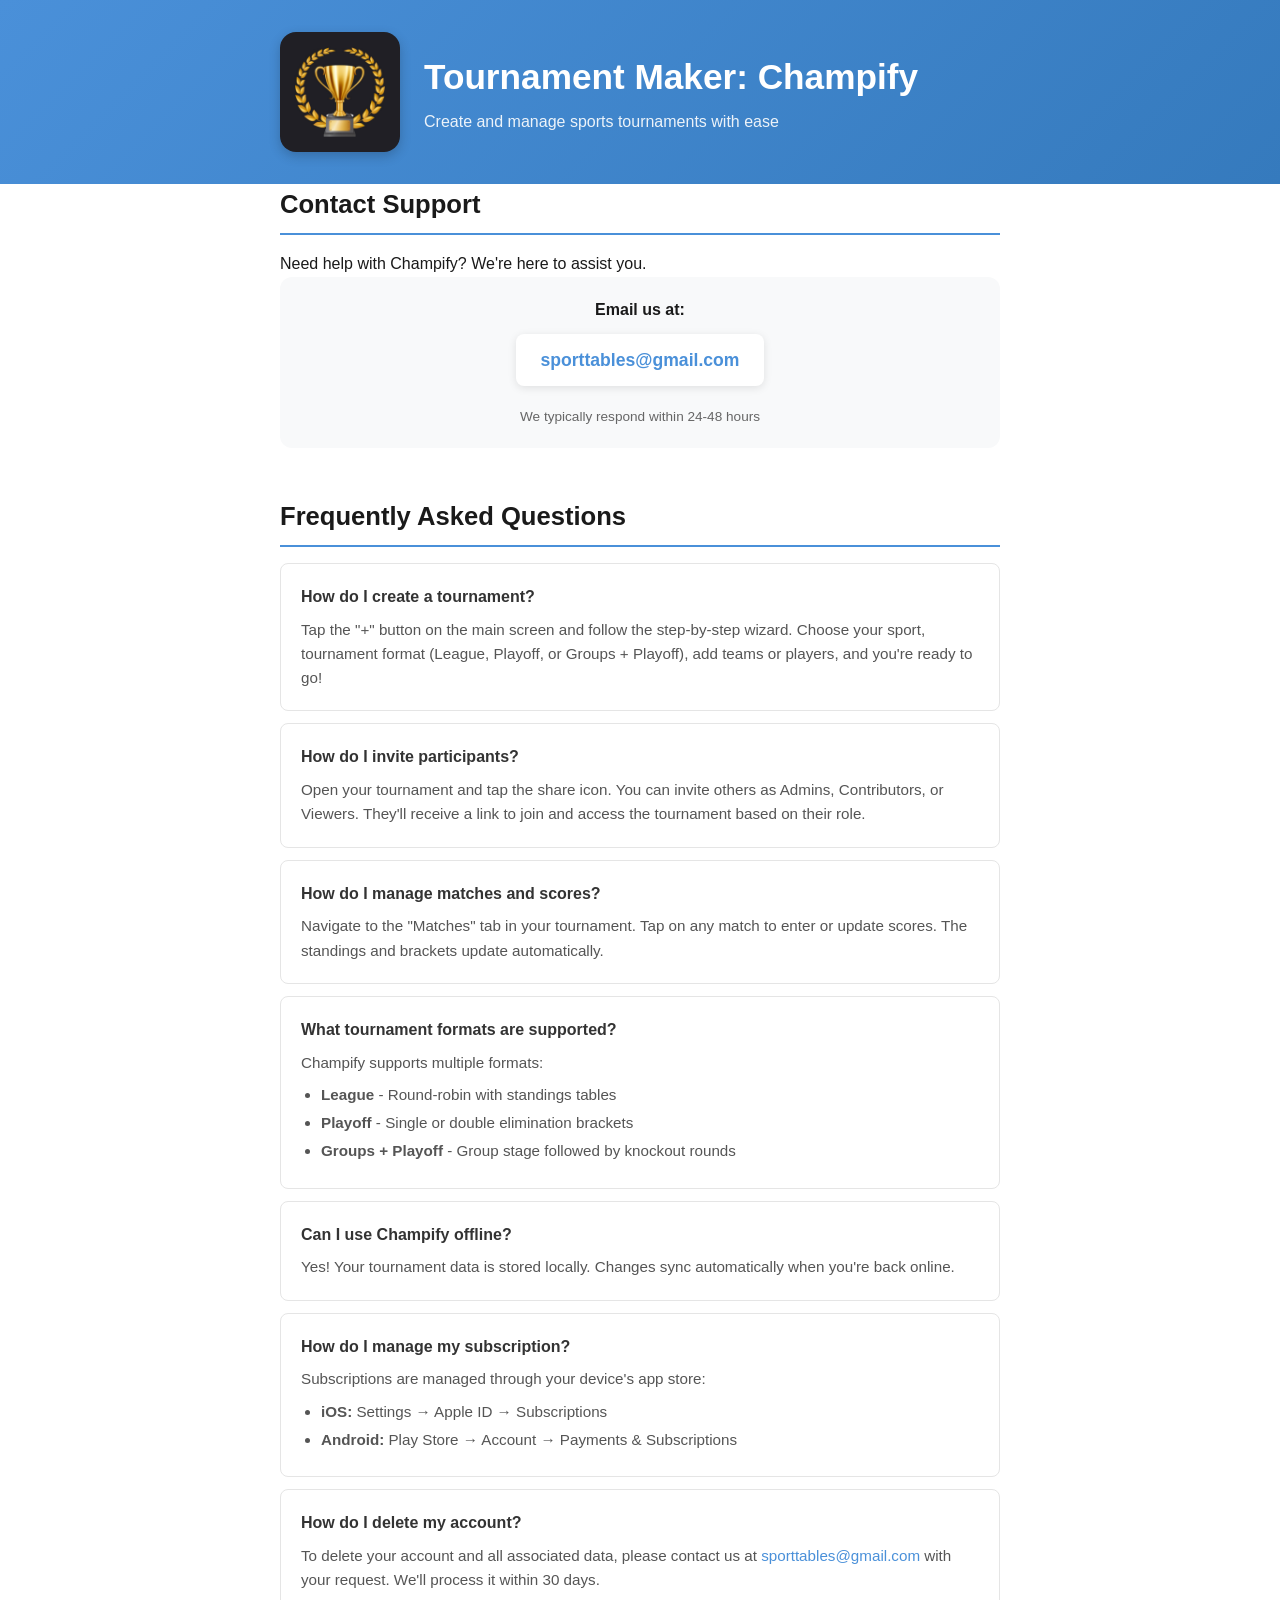
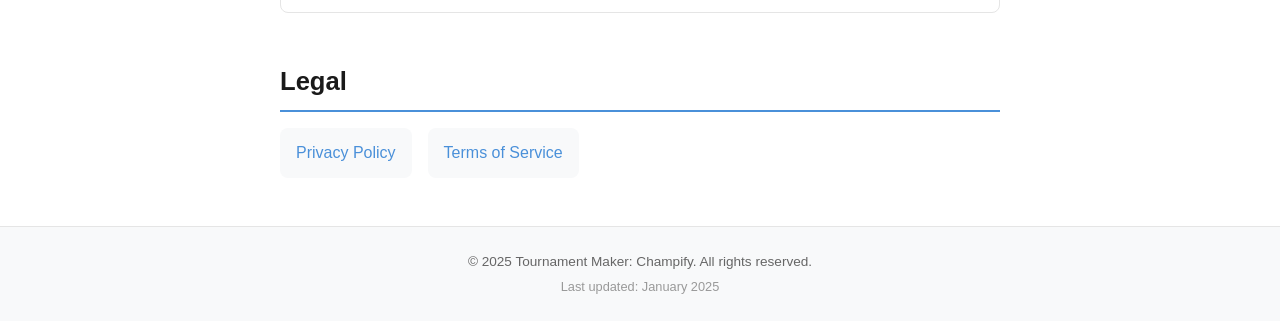
==== website/index.html @ c5032515 "Support URL for iOS" ====
<!DOCTYPE html>
<html lang="en">
<head>
    <meta charset="UTF-8">
    <meta name="viewport" content="width=device-width, initial-scale=1.0">
    <meta name="description" content="Support for Tournament Maker: Champify - Create and manage sports tournaments easily">
    <title>Support - Tournament Maker: Champify</title>
    <link rel="stylesheet" href="css/style.css">
    <link rel="icon" type="image/png" href="images/app-icon.png">
</head>
<body>
    <header class="header">
        <div class="container">
            <div class="app-info">
                <img src="images/app-icon.png" alt="Champify App Icon" class="app-icon">
                <div class="app-title">
                    <h1>Tournament Maker: Champify</h1>
                    <p class="tagline">Create and manage sports tournaments with ease</p>
                </div>
            </div>
        </div>
    </header>

    <main class="container">
        <section class="section" id="contact">
            <h2>Contact Support</h2>
            <p>Need help with Champify? We're here to assist you.</p>
            <div class="contact-card">
                <p><strong>Email us at:</strong></p>
                <a href="mailto:sporttables@gmail.com" class="email-link">sporttables@gmail.com</a>
                <p class="response-time">We typically respond within 24-48 hours</p>
            </div>
        </section>

        <section class="section" id="faq">
            <h2>Frequently Asked Questions</h2>

            <div class="faq-item">
                <h3>How do I create a tournament?</h3>
                <p>Tap the "+" button on the main screen and follow the step-by-step wizard. Choose your sport, tournament format (League, Playoff, or Groups + Playoff), add teams or players, and you're ready to go!</p>
            </div>

            <div class="faq-item">
                <h3>How do I invite participants?</h3>
                <p>Open your tournament and tap the share icon. You can invite others as Admins, Contributors, or Viewers. They'll receive a link to join and access the tournament based on their role.</p>
            </div>

            <div class="faq-item">
                <h3>How do I manage matches and scores?</h3>
                <p>Navigate to the "Matches" tab in your tournament. Tap on any match to enter or update scores. The standings and brackets update automatically.</p>
            </div>

            <div class="faq-item">
                <h3>What tournament formats are supported?</h3>
                <p>Champify supports multiple formats:</p>
                <ul>
                    <li><strong>League</strong> - Round-robin with standings tables</li>
                    <li><strong>Playoff</strong> - Single or double elimination brackets</li>
                    <li><strong>Groups + Playoff</strong> - Group stage followed by knockout rounds</li>
                </ul>
            </div>

            <div class="faq-item">
                <h3>Can I use Champify offline?</h3>
                <p>Yes! Your tournament data is stored locally. Changes sync automatically when you're back online.</p>
            </div>

            <div class="faq-item">
                <h3>How do I manage my subscription?</h3>
                <p>Subscriptions are managed through your device's app store:</p>
                <ul>
                    <li><strong>iOS:</strong> Settings → Apple ID → Subscriptions</li>
                    <li><strong>Android:</strong> Play Store → Account → Payments & Subscriptions</li>
                </ul>
            </div>

            <div class="faq-item">
                <h3>How do I delete my account?</h3>
                <p>To delete your account and all associated data, please contact us at <a href="mailto:sporttables@gmail.com">sporttables@gmail.com</a> with your request. We'll process it within 30 days.</p>
            </div>
        </section>

        <section class="section" id="legal">
            <h2>Legal</h2>
            <div class="legal-links">
                <a href="https://sites.google.com/view/champifytournamentmaker/home" target="_blank" rel="noopener">Privacy Policy</a>
                <a href="https://sites.google.com/view/tournamentpro-terms-of-use" target="_blank" rel="noopener">Terms of Service</a>
            </div>
        </section>
    </main>

    <footer class="footer">
        <div class="container">
            <p>&copy; 2025 Tournament Maker: Champify. All rights reserved.</p>
            <p class="last-updated">Last updated: January 2025</p>
        </div>
    </footer>
</body>
</html>
---- website/css/style.css ----
/*
 * Champify Support Page Styles
 * Mobile-first responsive design for App Store compliance
 */

/* Reset and Base */
*, *::before, *::after {
    box-sizing: border-box;
    margin: 0;
    padding: 0;
}

html {
    font-size: 16px;
    -webkit-text-size-adjust: 100%;
}

body {
    font-family: -apple-system, BlinkMacSystemFont, 'Segoe UI', Roboto, Oxygen, Ubuntu, Cantarell, sans-serif;
    line-height: 1.6;
    color: #1a1a1a;
    background-color: #ffffff;
    min-height: 100vh;
    display: flex;
    flex-direction: column;
}

/* Container */
.container {
    width: 100%;
    max-width: 800px;
    margin: 0 auto;
    padding: 0 20px;
}

/* Header */
.header {
    background: linear-gradient(135deg, #4a90d9 0%, #357abd 100%);
    color: #ffffff;
    padding: 24px 0;
}

.app-info {
    display: flex;
    align-items: center;
    gap: 16px;
}

.app-icon {
    width: 72px;
    height: 72px;
    border-radius: 16px;
    box-shadow: 0 4px 12px rgba(0, 0, 0, 0.2);
}

.app-title h1 {
    font-size: 1.5rem;
    font-weight: 600;
    margin-bottom: 4px;
}

.tagline {
    font-size: 0.9rem;
    opacity: 0.9;
}

/* Main Content */
main {
    flex: 1;
    padding: 24px 0;
}

.section {
    margin-bottom: 32px;
}

.section h2 {
    font-size: 1.4rem;
    font-weight: 600;
    color: #1a1a1a;
    margin-bottom: 16px;
    padding-bottom: 8px;
    border-bottom: 2px solid #4a90d9;
}

/* Contact Card */
.contact-card {
    background: #f8f9fa;
    border-radius: 12px;
    padding: 20px;
    text-align: center;
}

.email-link {
    display: inline-block;
    font-size: 1.1rem;
    color: #4a90d9;
    text-decoration: none;
    font-weight: 600;
    padding: 12px 24px;
    margin: 12px 0;
    background: #ffffff;
    border-radius: 8px;
    box-shadow: 0 2px 8px rgba(0, 0, 0, 0.1);
    transition: transform 0.2s, box-shadow 0.2s;
}

.email-link:hover,
.email-link:focus {
    transform: translateY(-2px);
    box-shadow: 0 4px 12px rgba(0, 0, 0, 0.15);
}

.email-link:active {
    transform: translateY(0);
}

.response-time {
    font-size: 0.85rem;
    color: #666;
    margin-top: 8px;
}

/* FAQ Section */
.faq-item {
    background: #ffffff;
    border: 1px solid #e5e5e5;
    border-radius: 8px;
    padding: 16px;
    margin-bottom: 12px;
}

.faq-item h3 {
    font-size: 1rem;
    font-weight: 600;
    color: #333;
    margin-bottom: 8px;
}

.faq-item p {
    font-size: 0.95rem;
    color: #555;
}

.faq-item ul {
    margin-top: 8px;
    padding-left: 20px;
}

.faq-item li {
    margin-bottom: 4px;
    font-size: 0.95rem;
    color: #555;
}

.faq-item a {
    color: #4a90d9;
    text-decoration: none;
}

.faq-item a:hover {
    text-decoration: underline;
}

/* Legal Links */
.legal-links {
    display: flex;
    flex-direction: column;
    gap: 12px;
}

.legal-links a {
    display: inline-block;
    color: #4a90d9;
    text-decoration: none;
    font-size: 1rem;
    padding: 12px 16px;
    background: #f8f9fa;
    border-radius: 8px;
    transition: background 0.2s;
}

.legal-links a:hover,
.legal-links a:focus {
    background: #e8f0fe;
    text-decoration: none;
}

/* Footer */
.footer {
    background: #f8f9fa;
    padding: 20px 0;
    margin-top: auto;
    text-align: center;
    border-top: 1px solid #e5e5e5;
}

.footer p {
    font-size: 0.85rem;
    color: #666;
}

.last-updated {
    margin-top: 4px;
    font-size: 0.8rem !important;
    color: #999 !important;
}

/* Tablet and Desktop */
@media (min-width: 600px) {
    .header {
        padding: 32px 0;
    }

    .app-icon {
        width: 96px;
        height: 96px;
    }

    .app-title h1 {
        font-size: 2rem;
    }

    .tagline {
        font-size: 1rem;
    }

    main {
        padding: 40px 0;
    }

    .section {
        margin-bottom: 48px;
    }

    .section h2 {
        font-size: 1.6rem;
    }

    .faq-item {
        padding: 20px;
    }

    .legal-links {
        flex-direction: row;
        gap: 16px;
    }

    .footer {
        padding: 24px 0;
    }
}

/* Large Screens */
@media (min-width: 900px) {
    .container {
        padding: 0 40px;
    }

    .app-info {
        gap: 24px;
    }

    .app-icon {
        width: 120px;
        height: 120px;
    }

    .app-title h1 {
        font-size: 2.2rem;
    }
}

/* Accessibility */
@media (prefers-reduced-motion: reduce) {
    * {
        transition: none !important;
    }
}

/* Focus styles for keyboard navigation */
a:focus,
button:focus {
    outline: 2px solid #4a90d9;
    outline-offset: 2px;
}

/* Print styles */
@media print {
    .header {
        background: none;
        color: #000;
    }

    .email-link {
        box-shadow: none;
        border: 1px solid #ccc;
    }
}
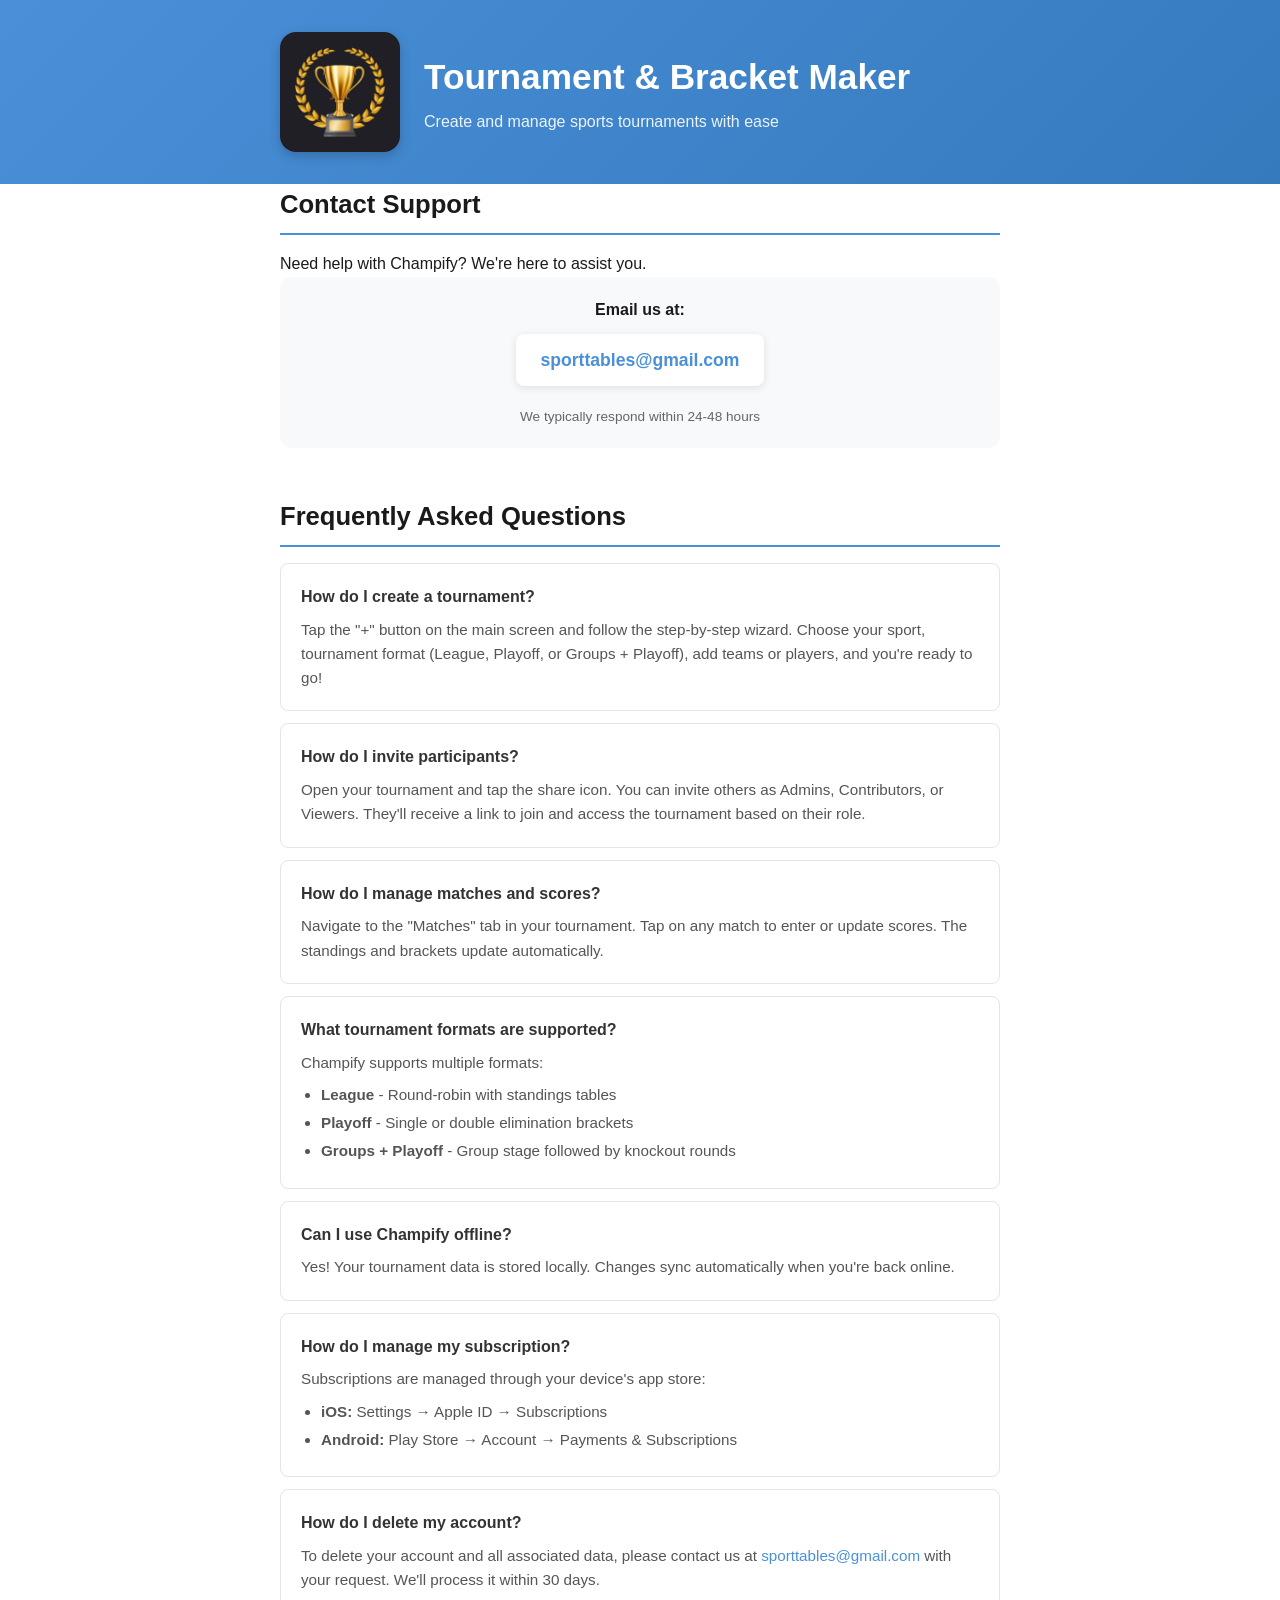
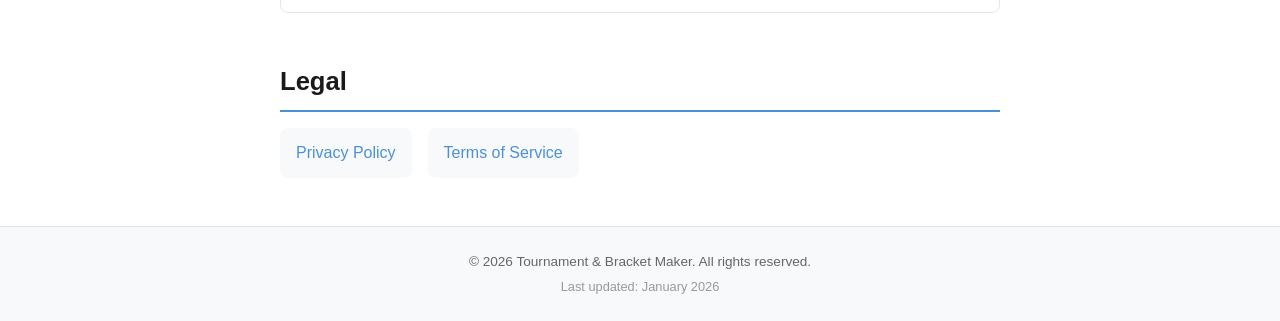
==== commit 48890018: "Update index.html" ====
--- a/website/index.html
+++ b/website/index.html
@@ -3,8 +3,8 @@
 <head>
     <meta charset="UTF-8">
     <meta name="viewport" content="width=device-width, initial-scale=1.0">
-    <meta name="description" content="Support for Tournament Maker: Champify - Create and manage sports tournaments easily">
-    <title>Support - Tournament Maker: Champify</title>
+    <meta name="description" content="Support for Tournament & Bracket Maker - Create and manage sports tournaments easily">
+    <title>Support - Tournament & Bracket Maker</title>
     <link rel="stylesheet" href="css/style.css">
     <link rel="icon" type="image/png" href="images/app-icon.png">
 </head>
@@ -14,7 +14,7 @@
             <div class="app-info">
                 <img src="images/app-icon.png" alt="Champify App Icon" class="app-icon">
                 <div class="app-title">
-                    <h1>Tournament Maker: Champify</h1>
+                    <h1>Tournament & Bracket Maker</h1>
                     <p class="tagline">Create and manage sports tournaments with ease</p>
                 </div>
             </div>
@@ -91,8 +91,8 @@
 
     <footer class="footer">
         <div class="container">
-            <p>&copy; 2025 Tournament Maker: Champify. All rights reserved.</p>
-            <p class="last-updated">Last updated: January 2025</p>
+            <p>&copy; 2026 Tournament & Bracket Maker. All rights reserved.</p>
+            <p class="last-updated">Last updated: January 2026</p>
         </div>
     </footer>
 </body>
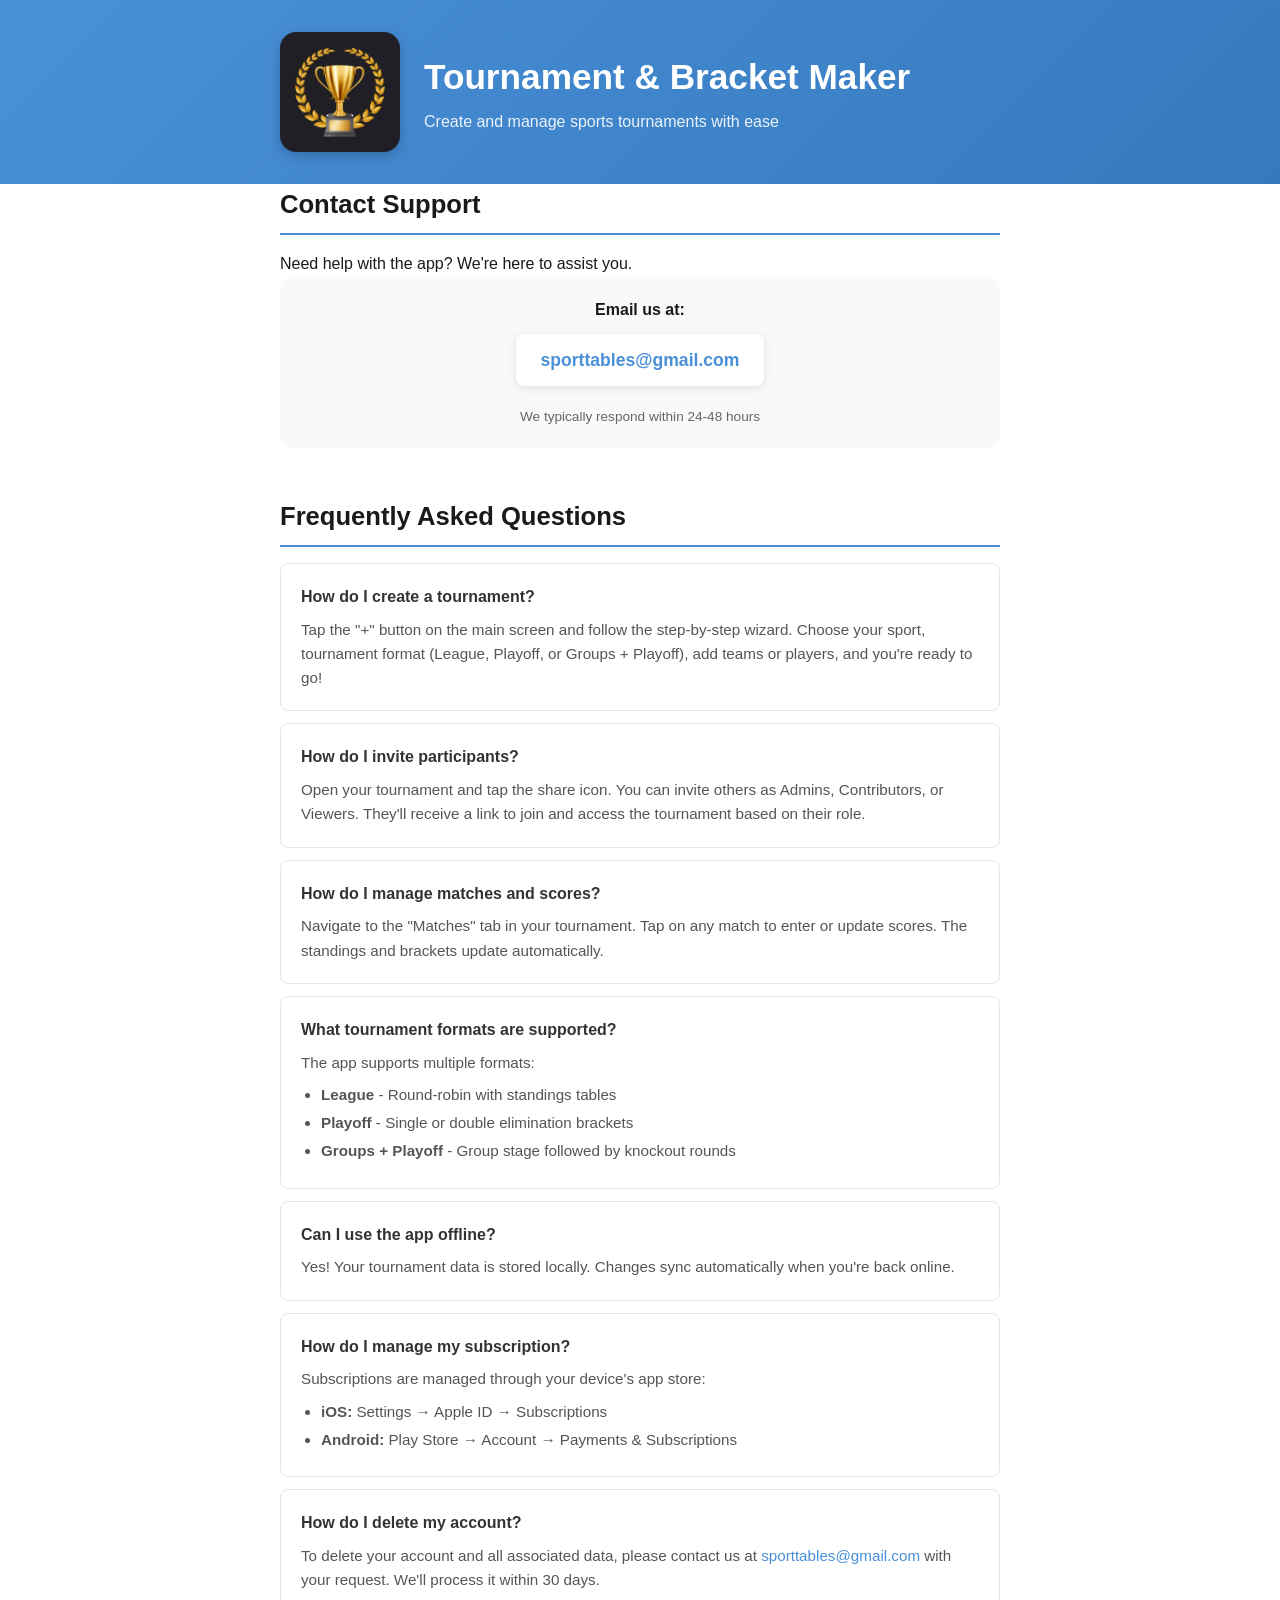
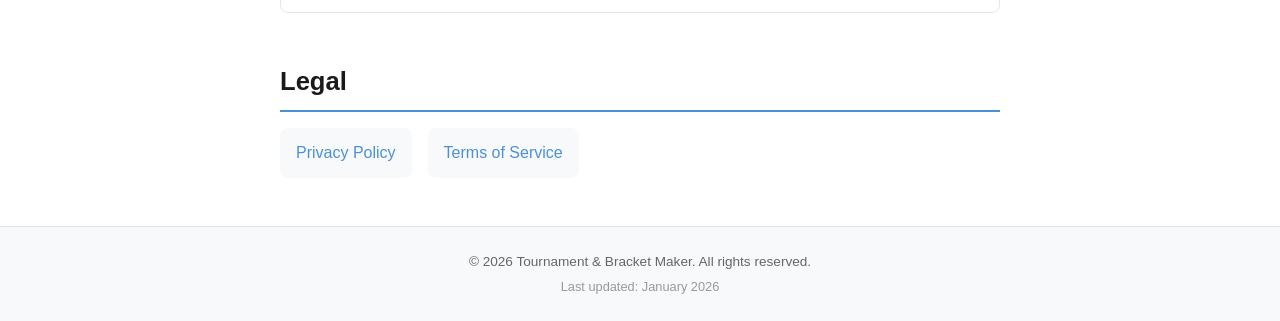
==== commit 5b13b063: "Update index.html" ====
--- a/website/index.html
+++ b/website/index.html
@@ -12,7 +12,7 @@
     <header class="header">
         <div class="container">
             <div class="app-info">
-                <img src="images/app-icon.png" alt="Champify App Icon" class="app-icon">
+                <img src="images/app-icon.png" alt="Tournament & Bracket Maker App Icon" class="app-icon">
                 <div class="app-title">
                     <h1>Tournament & Bracket Maker</h1>
                     <p class="tagline">Create and manage sports tournaments with ease</p>
@@ -24,7 +24,7 @@
     <main class="container">
         <section class="section" id="contact">
             <h2>Contact Support</h2>
-            <p>Need help with Champify? We're here to assist you.</p>
+            <p>Need help with the app? We're here to assist you.</p>
             <div class="contact-card">
                 <p><strong>Email us at:</strong></p>
                 <a href="mailto:sporttables@gmail.com" class="email-link">sporttables@gmail.com</a>
@@ -52,7 +52,7 @@
 
             <div class="faq-item">
                 <h3>What tournament formats are supported?</h3>
-                <p>Champify supports multiple formats:</p>
+                <p>The app supports multiple formats:</p>
                 <ul>
                     <li><strong>League</strong> - Round-robin with standings tables</li>
                     <li><strong>Playoff</strong> - Single or double elimination brackets</li>
@@ -61,7 +61,7 @@
             </div>
 
             <div class="faq-item">
-                <h3>Can I use Champify offline?</h3>
+                <h3>Can I use the app offline?</h3>
                 <p>Yes! Your tournament data is stored locally. Changes sync automatically when you're back online.</p>
             </div>
 
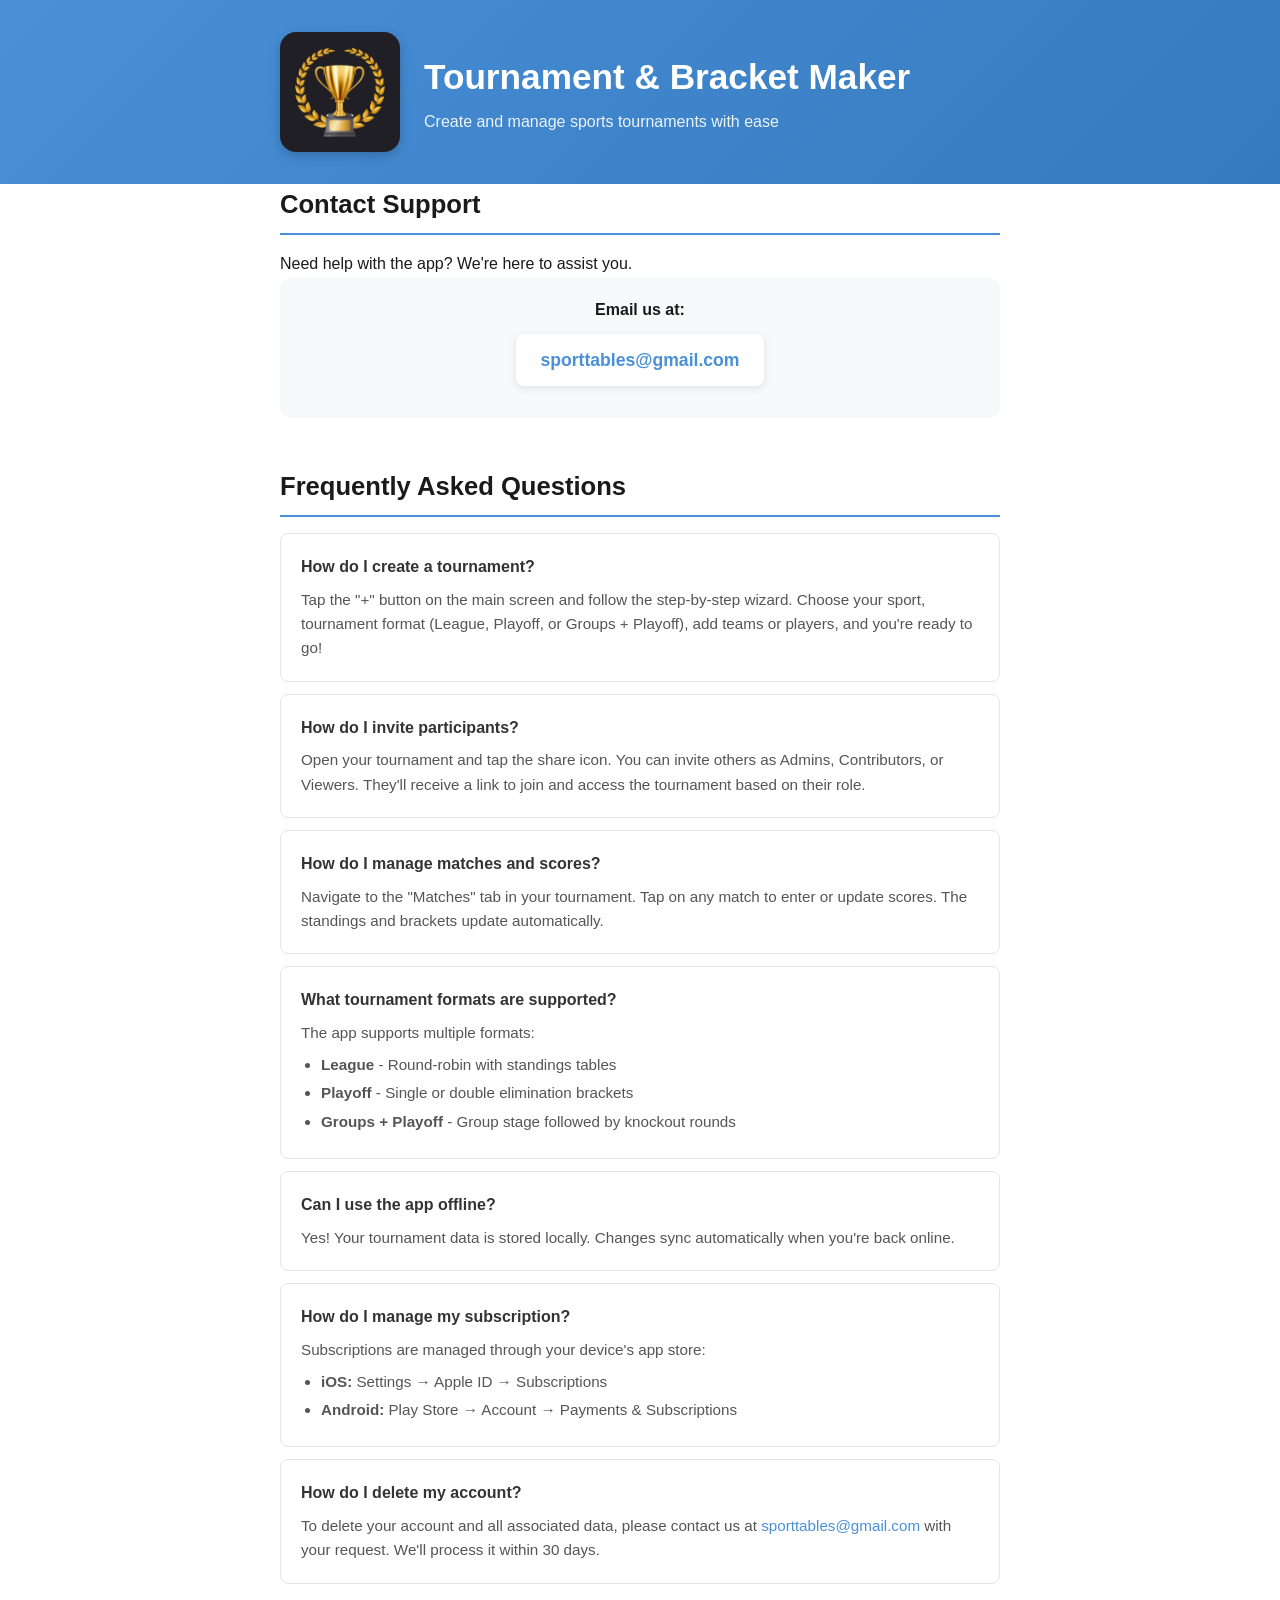
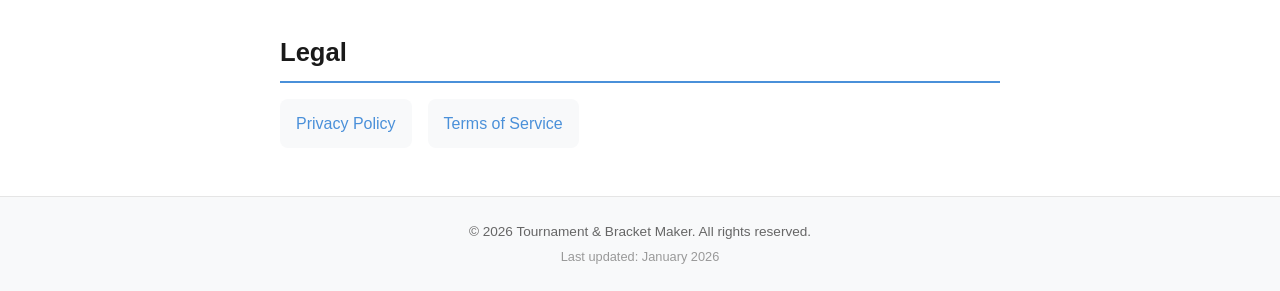
==== commit a5571d44: "Update index.html" ====
--- a/website/index.html
+++ b/website/index.html
@@ -28,7 +28,6 @@
             <div class="contact-card">
                 <p><strong>Email us at:</strong></p>
                 <a href="mailto:sporttables@gmail.com" class="email-link">sporttables@gmail.com</a>
-                <p class="response-time">We typically respond within 24-48 hours</p>
             </div>
         </section>
 
